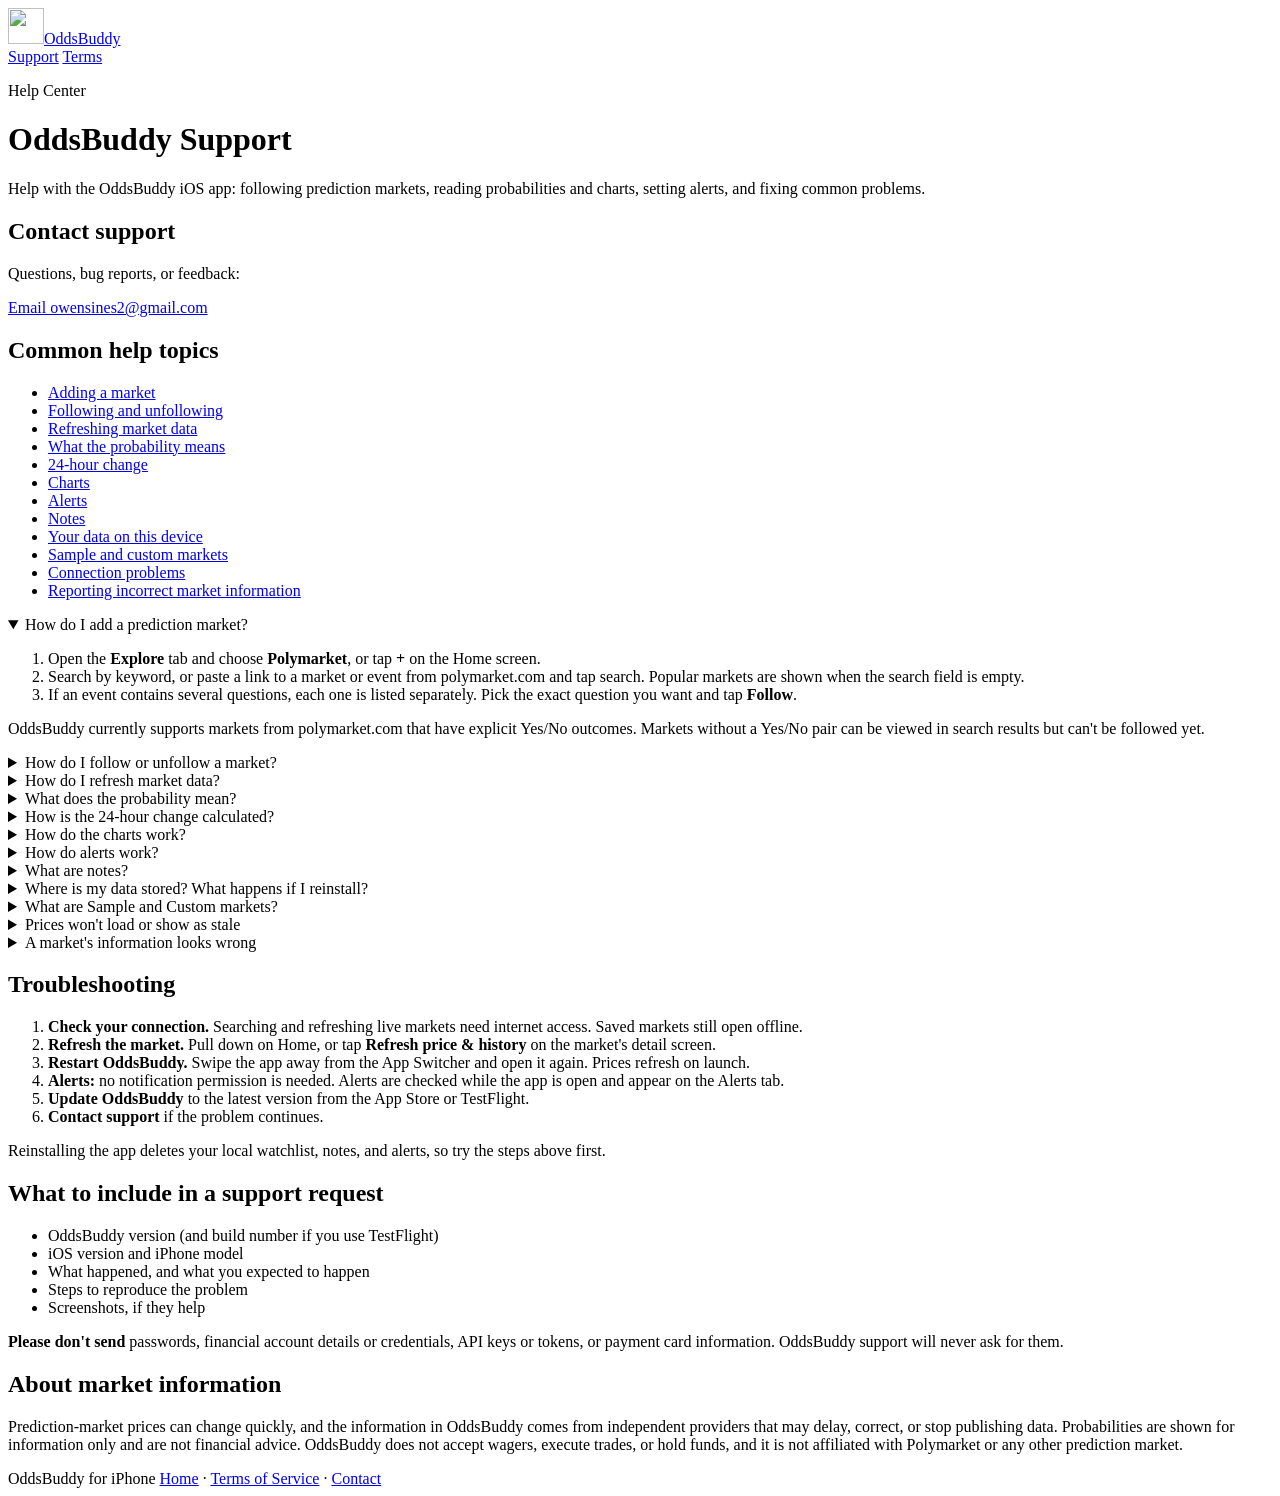
==== support/index.html @ b90bc15e "Add OddsBuddy Support page" ====
<!doctype html>
<html lang="en">
<head>
<meta charset="utf-8">
<meta name="viewport" content="width=device-width, initial-scale=1">
<title>Support — OddsBuddy</title>
<meta name="description" content="Help with the OddsBuddy iOS app: adding and following markets, probabilities, charts, alerts, local data, troubleshooting, and contacting support.">
<meta name="theme-color" content="#0a1024">
<link rel="icon" type="image/png" sizes="32x32" href="../assets/favicon-32.png">
<link rel="icon" type="image/png" sizes="64x64" href="../assets/favicon-64.png">
<link rel="apple-touch-icon" href="../assets/apple-touch-icon.png">
<link rel="stylesheet" href="../assets/site.css">
</head>
<body>
<header class="site">
  <div class="wrap">
    <a class="brand" href="../"><img src="../assets/icon-256.png" alt="" width="36" height="36">OddsBuddy</a>
    <nav class="site" aria-label="Site">
      <a href="./" aria-current="page">Support</a>
      <a href="../terms/">Terms</a>
    </nav>
  </div>
</header>
<main>
  <div class="wrap">
    <p class="eyebrow">Help Center</p>
    <h1>OddsBuddy Support</h1>
    <p class="lede">Help with the OddsBuddy iOS app: following prediction markets, reading probabilities and charts, setting alerts, and fixing common problems.</p>

    <div class="card">
      <h2>Contact support</h2>
      <p>Questions, bug reports, or feedback:</p>
      <p><a class="contact-btn" href="mailto:owensines2@gmail.com?subject=OddsBuddy%20Support">Email owensines2@gmail.com</a></p>
    </div>

    <h2 id="topics">Common help topics</h2>
    <ul class="toc">
      <li><a href="#add">Adding a market</a></li>
      <li><a href="#follow">Following and unfollowing</a></li>
      <li><a href="#refresh">Refreshing market data</a></li>
      <li><a href="#probability">What the probability means</a></li>
      <li><a href="#change">24-hour change</a></li>
      <li><a href="#charts">Charts</a></li>
      <li><a href="#alerts">Alerts</a></li>
      <li><a href="#notes">Notes</a></li>
      <li><a href="#data">Your data on this device</a></li>
      <li><a href="#samples">Sample and custom markets</a></li>
      <li><a href="#connectivity">Connection problems</a></li>
      <li><a href="#report">Reporting incorrect market information</a></li>
    </ul>

    <details id="add" open>
      <summary>How do I add a prediction market?</summary>
      <ol>
        <li>Open the <strong>Explore</strong> tab and choose <strong>Polymarket</strong>, or tap <strong>+</strong> on the Home screen.</li>
        <li>Search by keyword, or paste a link to a market or event from polymarket.com and tap search. Popular markets are shown when the search field is empty.</li>
        <li>If an event contains several questions, each one is listed separately. Pick the exact question you want and tap <strong>Follow</strong>.</li>
      </ol>
      <p>OddsBuddy currently supports markets from polymarket.com that have explicit Yes/No outcomes. Markets without a Yes/No pair can be viewed in search results but can't be followed yet.</p>
    </details>

    <details id="follow">
      <summary>How do I follow or unfollow a market?</summary>
      <p>Tap the <strong>heart</strong> on a market card or at the top of a market's detail screen. Followed markets appear on Home.</p>
      <p>Unfollowing removes a market from Home but keeps it, along with its notes, in <strong>Explore → Saved library</strong>, where you can follow it again later.</p>
    </details>

    <details id="refresh">
      <summary>How do I refresh market data?</summary>
      <ul>
        <li><strong>Home:</strong> pull down on the list to refresh all followed live markets.</li>
        <li><strong>Market detail:</strong> tap <strong>Refresh price &amp; history</strong>.</li>
        <li>Prices also refresh automatically when you open OddsBuddy.</li>
      </ul>
      <p>Each market shows when its price was fetched. Prices older than five minutes, or prices that couldn't be refreshed, are marked <strong>stale</strong>, and the last saved value is kept until a refresh succeeds.</p>
    </details>

    <details id="probability">
      <summary>What does the probability mean?</summary>
      <p>For live markets, the large percentage is the market's current <strong>Yes</strong> price: the midpoint between the best bid and ask, shown as a percentage. It reflects what market participants are pricing in at that moment. It is not a forecast made by OddsBuddy, and it is not a guarantee of any outcome.</p>
      <p>Search results show the market's quoted Yes price, which can differ slightly from the midpoint fetched after you follow. Closed markets show no current price.</p>
    </details>

    <details id="change">
      <summary>How is the 24-hour change calculated?</summary>
      <p>The change compares the current price with the most recent recorded price from about 24 hours earlier. It's shown in <strong>percentage points (pp)</strong>: a move from 40% to 45% is +5 pp.</p>
      <p>If there isn't a recorded price close enough to 24 hours ago (for example, on a very new market), OddsBuddy shows the change as unavailable rather than estimating it. The <strong>Moving</strong> filter on Home shows followed markets that moved 3 pp or more.</p>
    </details>

    <details id="charts">
      <summary>How do the charts work?</summary>
      <p>Open any live market to see its price history. Switch between <strong>24h</strong>, <strong>7d</strong>, and <strong>30d</strong>, and drag across the chart to see the price at a specific time.</p>
      <p>History is recorded hourly by the market's data provider. Missing periods are left as gaps instead of being filled in, and newer markets may have less than 30 days of history.</p>
    </details>

    <details id="alerts">
      <summary>How do alerts work?</summary>
      <ol>
        <li>Tap the <strong>bell</strong> on a market card or detail screen (or <strong>+</strong> on the Alerts tab).</li>
        <li>Choose how far the probability must move, from 1 to 50 percentage points.</li>
        <li>Tap <strong>Create Alert</strong>.</li>
      </ol>
      <p>An alert triggers once when the probability moves that far, up or down, from the price when you created it. A 5-point alert starting at 50% triggers at 55% or 45%.</p>
      <p><strong>Important:</strong> alerts are checked inside the app each time prices refresh while OddsBuddy is open. OddsBuddy does not run in the background or send push notifications, so a move that happens and reverses while the app is closed may not be detected. Triggered alerts appear on the <strong>Alerts</strong> tab, where you can re-arm, pause, or delete them (swipe left to delete).</p>
      <p>A market needs a current price before you can set an alert on it. If the bell is unavailable, refresh the market first.</p>
    </details>

    <details id="notes">
      <summary>What are notes?</summary>
      <p>Each market has a <strong>Conversation</strong> section where you can write notes for yourself. Notes are stored only on your device. They aren't posted publicly or sent to any prediction market, and other people can't see them.</p>
    </details>

    <details id="data">
      <summary>Where is my data stored? What happens if I reinstall?</summary>
      <p>Your watchlist, cached prices and history, notes, and alerts are stored locally on your iPhone. OddsBuddy has no accounts and no cloud sync.</p>
      <p>Deleting OddsBuddy deletes this data from your device. Because there's no account, it can't be restored from OddsBuddy. A device backup (iCloud or computer) may include app data, depending on your Apple settings.</p>
    </details>

    <details id="samples">
      <summary>What are Sample and Custom markets?</summary>
      <p>On first launch, OddsBuddy includes a few markets labeled <strong>Sample</strong> so the app isn't empty. Their prices and history are simulated, not real market data.</p>
      <p>You can also create your own <strong>Custom</strong> market from <strong>+ → Custom</strong>. Sample and custom markets let you try alerts with <strong>Simulate price move</strong> on the detail screen. Live markets are always labeled with their source.</p>
    </details>

    <details id="connectivity">
      <summary>Prices won't load or show as stale</summary>
      <p>Live prices need an internet connection. Without one, OddsBuddy keeps showing your last saved prices and history, marked as stale.</p>
      <p>If the data provider is temporarily limiting requests, OddsBuddy waits before trying again rather than retrying repeatedly. Wait a minute, then pull to refresh. Requests that take longer than 20 seconds are cancelled and can be retried.</p>
    </details>

    <details id="report">
      <summary>A market's information looks wrong</summary>
      <p>Market questions, prices, and history come from the market's provider (currently Polymarket's public data). OddsBuddy displays this information but doesn't control the underlying markets and can't change their results.</p>
      <p>If something looks wrong in OddsBuddy, refresh the market first. If it still looks wrong, email support with the market's link, a screenshot, and the time you saw it. That helps us tell whether it's an app issue or a change at the source.</p>
    </details>

    <h2 id="troubleshooting">Troubleshooting</h2>
    <ol>
      <li><strong>Check your connection.</strong> Searching and refreshing live markets need internet access. Saved markets still open offline.</li>
      <li><strong>Refresh the market.</strong> Pull down on Home, or tap <strong>Refresh price &amp; history</strong> on the market's detail screen.</li>
      <li><strong>Restart OddsBuddy.</strong> Swipe the app away from the App Switcher and open it again. Prices refresh on launch.</li>
      <li><strong>Alerts:</strong> no notification permission is needed. Alerts are checked while the app is open and appear on the Alerts tab.</li>
      <li><strong>Update OddsBuddy</strong> to the latest version from the App Store or TestFlight.</li>
      <li><strong>Contact support</strong> if the problem continues.</li>
    </ol>
    <p class="muted small">Reinstalling the app deletes your local watchlist, notes, and alerts, so try the steps above first.</p>

    <div class="card">
      <h2>What to include in a support request</h2>
      <ul>
        <li>OddsBuddy version (and build number if you use TestFlight)</li>
        <li>iOS version and iPhone model</li>
        <li>What happened, and what you expected to happen</li>
        <li>Steps to reproduce the problem</li>
        <li>Screenshots, if they help</li>
      </ul>
      <p><strong>Please don't send</strong> passwords, financial account details or credentials, API keys or tokens, or payment card information. OddsBuddy support will never ask for them.</p>
    </div>

    <h2 id="data-note">About market information</h2>
    <p>Prediction-market prices can change quickly, and the information in OddsBuddy comes from independent providers that may delay, correct, or stop publishing data. Probabilities are shown for information only and are not financial advice. OddsBuddy does not accept wagers, execute trades, or hold funds, and it is not affiliated with Polymarket or any other prediction market.</p>
  </div>
</main>
<footer class="site">
  <div class="wrap">
    <span>OddsBuddy for iPhone</span>
    <span><a href="../">Home</a> · <a href="../terms/">Terms of Service</a> · <a href="mailto:owensines2@gmail.com?subject=OddsBuddy%20Support">Contact</a></span>
  </div>
</footer>
</body>
</html>
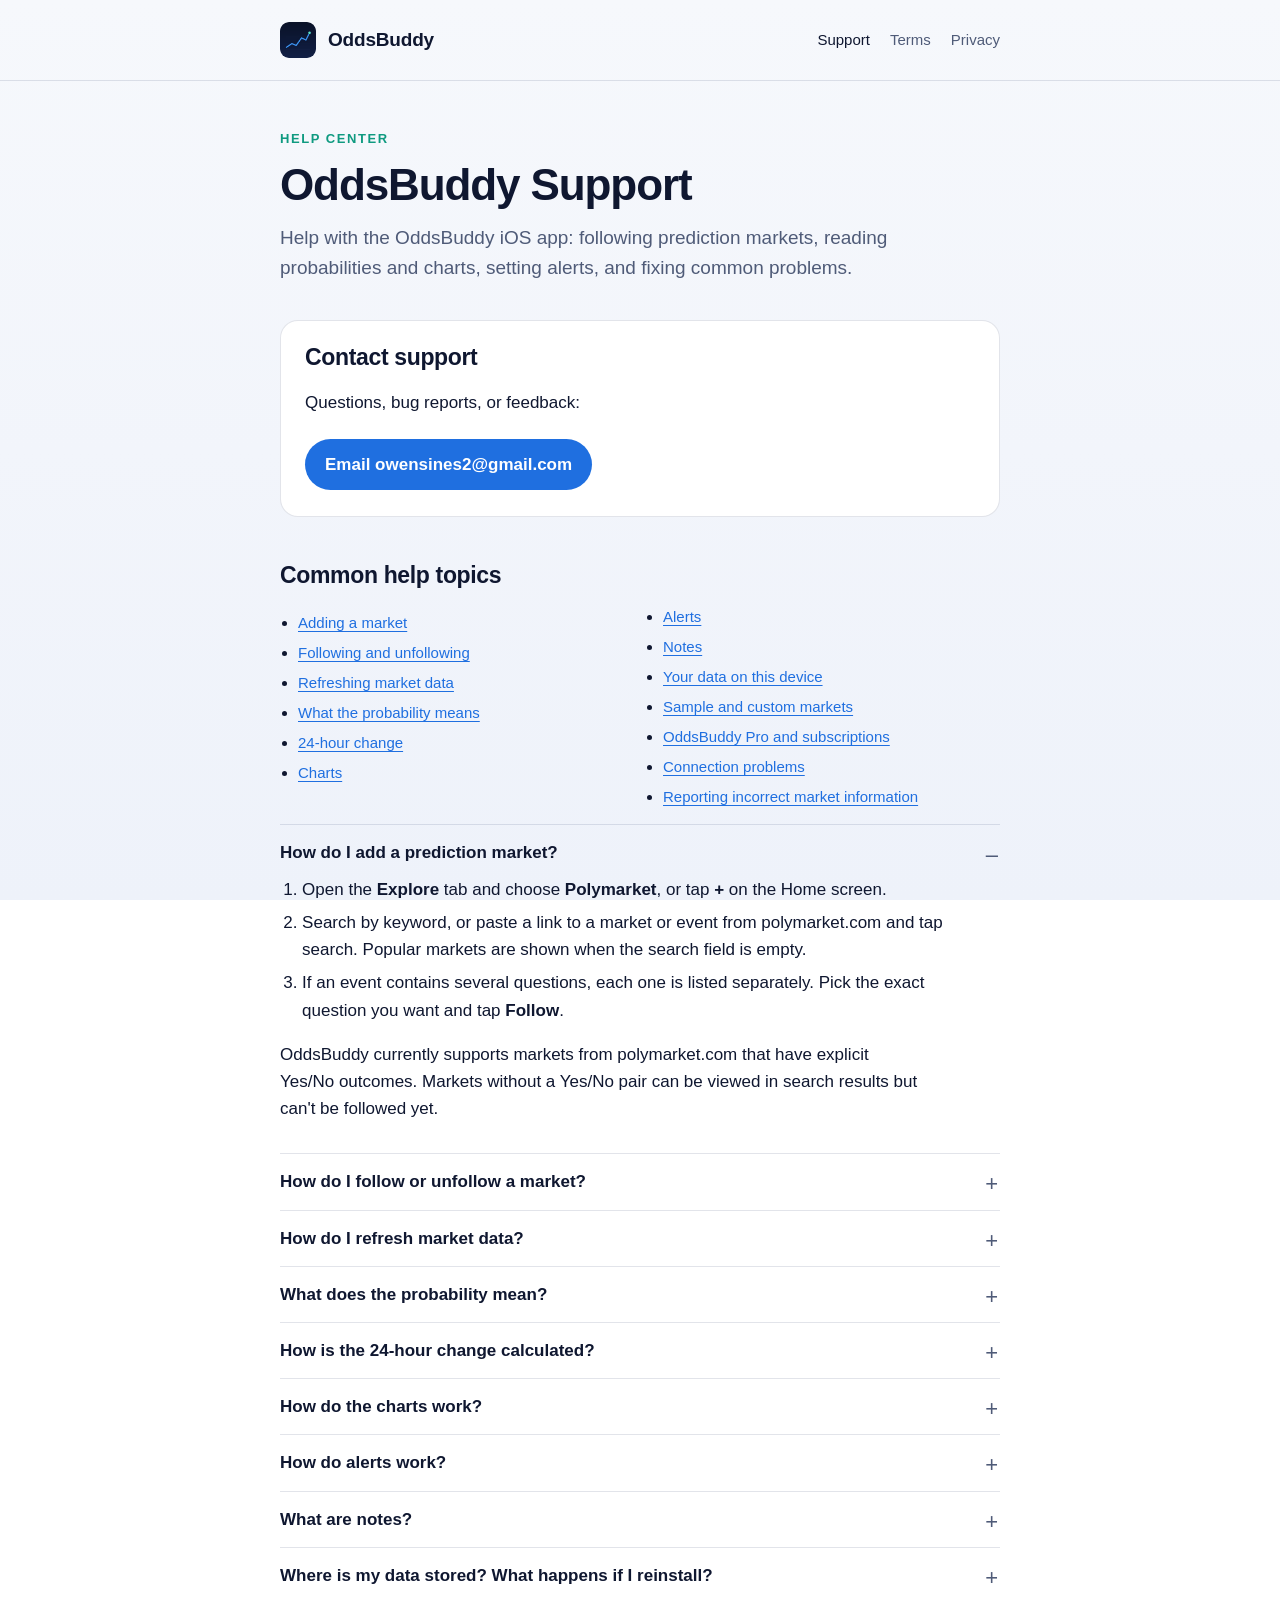
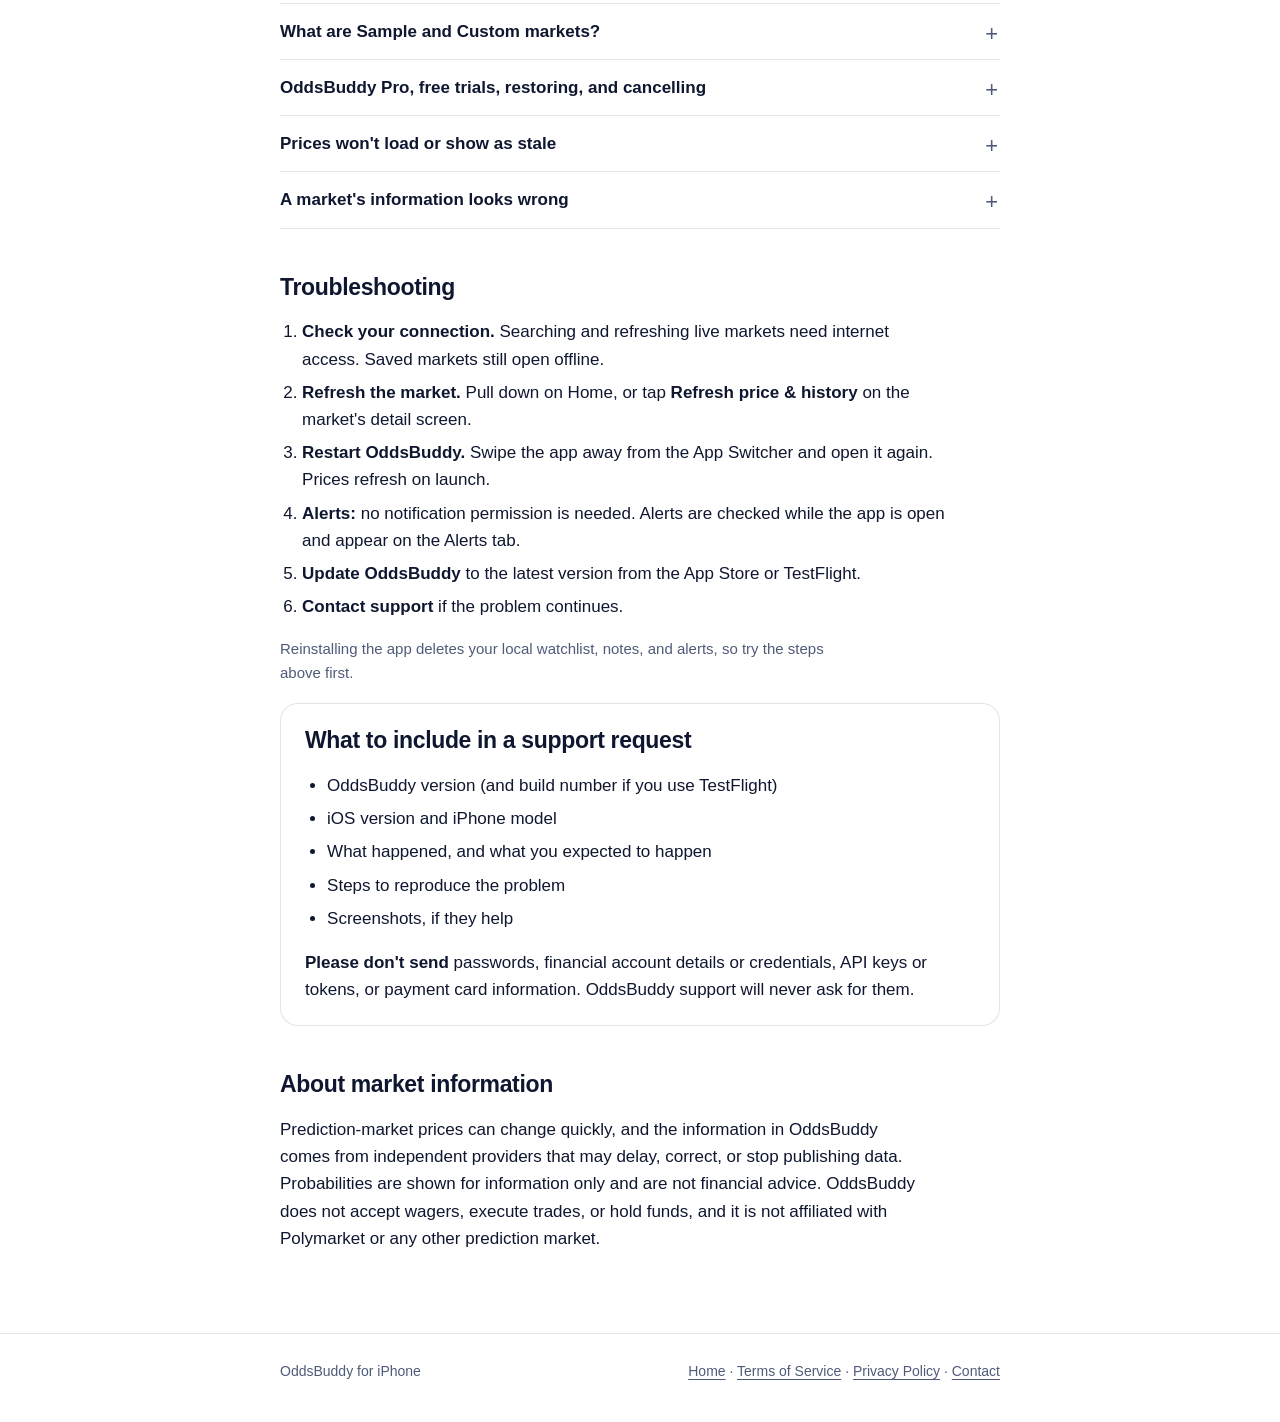
==== commit 956cf789: "Add subscription help and Privacy link to Support page" ====
--- a/support/index.html
+++ b/support/index.html
@@ -18,6 +18,7 @@
     <nav class="site" aria-label="Site">
       <a href="./" aria-current="page">Support</a>
       <a href="../terms/">Terms</a>
+      <a href="../privacy/">Privacy</a>
     </nav>
   </div>
 </header>
@@ -45,6 +46,7 @@
       <li><a href="#notes">Notes</a></li>
       <li><a href="#data">Your data on this device</a></li>
       <li><a href="#samples">Sample and custom markets</a></li>
+      <li><a href="#pro">OddsBuddy Pro and subscriptions</a></li>
       <li><a href="#connectivity">Connection problems</a></li>
       <li><a href="#report">Reporting incorrect market information</a></li>
     </ul>
@@ -122,6 +124,18 @@
       <p>You can also create your own <strong>Custom</strong> market from <strong>+ → Custom</strong>. Sample and custom markets let you try alerts with <strong>Simulate price move</strong> on the detail screen. Live markets are always labeled with their source.</p>
     </details>
 
+    <details id="pro">
+      <summary>OddsBuddy Pro, free trials, restoring, and cancelling</summary>
+      <p>OddsBuddy is free with up to 5 followed live markets and 1 active alert. <strong>OddsBuddy Pro</strong> is an optional subscription, monthly or annual, that removes those limits. Open <strong>Profile → Upgrade to Pro</strong> to see current prices.</p>
+      <ul>
+        <li><strong>Free trial:</strong> eligible new subscribers can start the annual plan with a free trial. If it's offered to you, the subscription screen shows the trial length and the price that applies afterwards. Cancel at least 24 hours before the trial ends to avoid being charged.</li>
+        <li><strong>Restore Purchases:</strong> on a new or reinstalled iPhone, open <strong>Profile</strong> and tap <strong>Restore Purchases</strong> while signed in with the same Apple Account.</li>
+        <li><strong>Cancel or change plans:</strong> go to <strong>Profile → Manage Subscription</strong>, or Settings → your name → Subscriptions on your iPhone. Deleting the app doesn't cancel a subscription.</li>
+        <li><strong>Refunds and billing:</strong> Apple handles all payments, so request refunds at <a href="https://reportaproblem.apple.com">reportaproblem.apple.com</a>.</li>
+        <li>If your subscription ends, nothing is deleted. Your saved markets, notes, and alerts stay, and free-plan limits apply when you add new ones.</li>
+      </ul>
+    </details>
+
     <details id="connectivity">
       <summary>Prices won't load or show as stale</summary>
       <p>Live prices need an internet connection. Without one, OddsBuddy keeps showing your last saved prices and history, marked as stale.</p>
@@ -164,7 +178,7 @@
 <footer class="site">
   <div class="wrap">
     <span>OddsBuddy for iPhone</span>
-    <span><a href="../">Home</a> · <a href="../terms/">Terms of Service</a> · <a href="mailto:owensines2@gmail.com?subject=OddsBuddy%20Support">Contact</a></span>
+    <span><a href="../">Home</a> · <a href="../terms/">Terms of Service</a> · <a href="../privacy/">Privacy Policy</a> · <a href="mailto:owensines2@gmail.com?subject=OddsBuddy%20Support">Contact</a></span>
   </div>
 </footer>
 </body>
--- a/assets/site.css
+++ b/assets/site.css
@@ -0,0 +1,112 @@
+:root {
+  --bg: #0a1024;
+  --bg-2: #101a38;
+  --surface: #131d3d;
+  --border: rgba(148, 170, 220, 0.16);
+  --text: #eef2fb;
+  --muted: #a3afcb;
+  --blue: #4a9dff;
+  --mint: #5ae6c8;
+  --radius: 18px;
+  color-scheme: dark;
+}
+
+@media (prefers-color-scheme: light) {
+  :root {
+    --bg: #f6f8fc;
+    --bg-2: #eef2fa;
+    --surface: #ffffff;
+    --border: rgba(20, 35, 80, 0.12);
+    --text: #0f1730;
+    --muted: #4f5b78;
+    --blue: #1f6fe0;
+    --mint: #0f9a80;
+    color-scheme: light;
+  }
+}
+
+* { box-sizing: border-box; }
+
+html { -webkit-text-size-adjust: 100%; }
+
+body {
+  margin: 0;
+  background: linear-gradient(180deg, var(--bg) 0%, var(--bg-2) 100%) fixed;
+  color: var(--text);
+  font: 17px/1.6 -apple-system, BlinkMacSystemFont, "SF Pro Text", "Segoe UI", Inter, Roboto, Helvetica, Arial, sans-serif;
+  -webkit-font-smoothing: antialiased;
+}
+
+a { color: var(--blue); text-underline-offset: 3px; }
+a:hover { text-decoration-thickness: 2px; }
+a:focus-visible { outline: 2px solid var(--mint); outline-offset: 3px; border-radius: 4px; }
+
+.wrap { max-width: 760px; margin: 0 auto; padding: 0 20px; }
+
+header.site {
+  padding: 22px 0;
+  border-bottom: 1px solid var(--border);
+}
+header.site .wrap { display: flex; align-items: center; justify-content: space-between; gap: 16px; flex-wrap: wrap; }
+.brand { display: flex; align-items: center; gap: 12px; color: var(--text); text-decoration: none; font-weight: 700; font-size: 19px; letter-spacing: -0.01em; }
+.brand img { width: 36px; height: 36px; border-radius: 9px; }
+nav.site { display: flex; gap: 20px; font-size: 15px; }
+nav.site a { color: var(--muted); text-decoration: none; }
+nav.site a:hover, nav.site a[aria-current="page"] { color: var(--text); }
+
+main { padding: 48px 0 64px; }
+
+.eyebrow { color: var(--mint); font-size: 13px; font-weight: 700; letter-spacing: 0.12em; text-transform: uppercase; margin: 0 0 10px; }
+h1 { font-size: clamp(32px, 6vw, 44px); line-height: 1.12; letter-spacing: -0.025em; margin: 0 0 14px; }
+.lede { color: var(--muted); font-size: 19px; margin: 0 0 36px; max-width: 60ch; }
+h2 { font-size: 23px; letter-spacing: -0.015em; margin: 44px 0 12px; line-height: 1.25; }
+h3 { font-size: 18px; margin: 26px 0 6px; }
+p, li { max-width: 68ch; }
+ul, ol { padding-left: 1.3em; }
+li { margin: 6px 0; }
+.muted { color: var(--muted); }
+.small { font-size: 15px; }
+
+.card {
+  background: var(--surface);
+  border: 1px solid var(--border);
+  border-radius: var(--radius);
+  padding: 22px 24px;
+  margin: 18px 0;
+}
+.card h2:first-child, .card h3:first-child { margin-top: 0; }
+.card p:last-child { margin-bottom: 0; }
+
+.contact-btn {
+  display: inline-block;
+  background: var(--blue);
+  color: #fff;
+  font-weight: 600;
+  padding: 12px 20px;
+  border-radius: 999px;
+  text-decoration: none;
+  margin: 6px 0 4px;
+}
+.contact-btn:hover { filter: brightness(1.08); }
+
+details { border-top: 1px solid var(--border); padding: 14px 0; }
+details:last-of-type { border-bottom: 1px solid var(--border); }
+summary { cursor: pointer; font-weight: 600; list-style: none; position: relative; padding-right: 28px; }
+summary::-webkit-details-marker { display: none; }
+summary::after { content: "+"; position: absolute; right: 2px; top: -2px; color: var(--muted); font-size: 22px; font-weight: 400; }
+details[open] summary::after { content: "–"; }
+details > *:not(summary) { margin-top: 10px; }
+
+.toc { columns: 2; column-gap: 28px; padding-left: 1.2em; font-size: 15px; }
+@media (max-width: 560px) { .toc { columns: 1; } }
+
+.hero { text-align: left; padding: 24px 0 8px; }
+.hero img { width: 96px; height: 96px; border-radius: 22px; margin-bottom: 20px; box-shadow: 0 10px 30px rgba(0,0,0,0.25); }
+.links { display: grid; grid-template-columns: repeat(auto-fit, minmax(200px, 1fr)); gap: 14px; margin-top: 28px; }
+.links a { display: block; background: var(--surface); border: 1px solid var(--border); border-radius: var(--radius); padding: 18px 20px; text-decoration: none; color: var(--text); font-weight: 600; }
+.links a span { display: block; color: var(--muted); font-weight: 400; font-size: 15px; margin-top: 4px; }
+.links a:hover { border-color: var(--blue); }
+
+footer.site { border-top: 1px solid var(--border); padding: 26px 0 40px; color: var(--muted); font-size: 14px; }
+footer.site .wrap { display: flex; justify-content: space-between; flex-wrap: wrap; gap: 12px; }
+footer.site a { color: var(--muted); }
